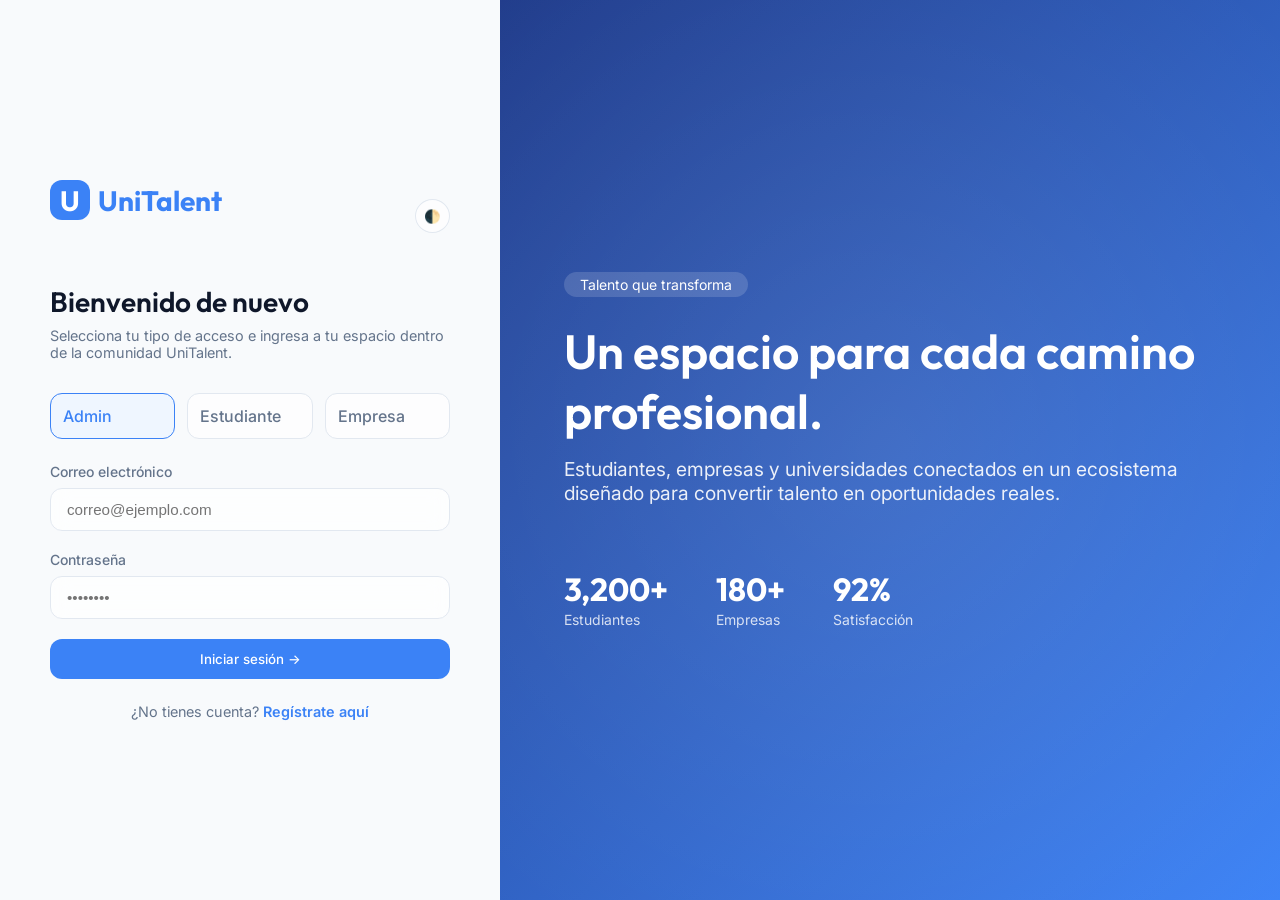
==== src/main/webapp/login.html @ cf7c83b6 "Subir proyecto completo UniTalent" ====
<!DOCTYPE html>
<html lang="es" data-theme="light">
<head>
<meta charset="UTF-8">
<meta name="viewport" content="width=device-width, initial-scale=1.0">
<title>Iniciar sesión | UniTalent</title>
<link rel="stylesheet" href="css/style.css">
</head>
<body>
<div class="auth-wrapper">

  <div class="auth-panel">
    <div class="auth-card">
      <div style="display:flex; justify-content:space-between; align-items:center; margin-bottom: 2rem;">
        <div class="logo"><span class="logo-icon">U</span> UniTalent</div>
        <button class="theme-toggle" title="Cambiar tema">🌓</button>
      </div>
      <h2 style="margin-bottom:0.5rem; font-size:1.75rem;">Bienvenido de nuevo</h2>
      <p style="color:var(--text-muted); margin-bottom:2rem; font-size:0.9rem;">
        Selecciona tu tipo de acceso e ingresa a tu espacio dentro de la comunidad UniTalent.
      </p>

      <div class="role-selector">
        <div class="role-btn active" data-rol="ADMIN">Admin</div>
        <div class="role-btn" data-rol="ESTUDIANTE">Estudiante</div>
        <div class="role-btn" data-rol="EMPRESA">Empresa</div>
      </div>

      <form id="loginForm">
        <div class="field">
          <label>Correo electrónico</label>
          <input type="email" id="correo" required placeholder="correo@ejemplo.com">
        </div>
        <div class="field">
          <label>Contraseña</label>
          <input type="password" id="contrasena" required placeholder="••••••••">
        </div>
        <button type="submit" class="btn btn-primary btn-block">Iniciar sesión →</button>
      </form>

      <p style="text-align:center; margin-top:1.5rem; color:var(--text-muted); font-size:0.9rem;">
        ¿No tienes cuenta? <a href="register.html" style="color:var(--accent-color); font-weight:600;">Regístrate aquí</a>
      </p>
    </div>
  </div>

  <div class="auth-hero">
    <span style="background:rgba(255,255,255,0.15); width:fit-content; padding:0.25rem 1rem; border-radius:9999px; font-size:0.875rem; margin-bottom:1.5rem; display:inline-block;">Talento que transforma</span>
    <h1>Un espacio para cada camino profesional.</h1>
    <p>Estudiantes, empresas y universidades conectados en un ecosistema diseñado para convertir talento en oportunidades reales.</p>
    
    <div style="display:flex; gap:3rem; margin-top:4rem; position:relative; z-index:2;">
      <div><strong style="font-size:2rem; display:block; font-family:'Outfit';">3,200+</strong><span style="font-size:0.875rem; opacity:0.8;">Estudiantes</span></div>
      <div><strong style="font-size:2rem; display:block; font-family:'Outfit';">180+</strong><span style="font-size:0.875rem; opacity:0.8;">Empresas</span></div>
      <div><strong style="font-size:2rem; display:block; font-family:'Outfit';">92%</strong><span style="font-size:0.875rem; opacity:0.8;">Satisfacción</span></div>
    </div>
  </div>

</div>

<script src="js/api.js"></script>
<script src="js/app.js"></script>
<script>
  let rolSeleccionado = 'ADMIN';
  document.querySelectorAll('.role-btn').forEach(btn => {
    btn.addEventListener('click', () => {
      document.querySelectorAll('.role-btn').forEach(b => b.classList.remove('active'));
      btn.classList.add('active');
      rolSeleccionado = btn.dataset.rol;
    });
  });

  document.getElementById('loginForm').addEventListener('submit', async (e) => {
    e.preventDefault();
    const correo = document.getElementById('correo').value.trim();
    const contrasena = document.getElementById('contrasena').value;

    try {
      const data = await Api.post('/UniTalent/api/login', { correo, contrasena });

      if (data.rol !== rolSeleccionado) {
        showToast('Esta cuenta no corresponde al tipo de acceso seleccionado.', 'error');
        return;
      }

      if (data.rol === 'ESTUDIANTE') window.location.href = 'estudiante/dashboard.html';
      else if (data.rol === 'EMPRESA') window.location.href = 'empresa/dashboard.html';
      else window.location.href = 'admin/dashboard.html';

    } catch (err) {
      showToast(err.message, 'error');
    }
  });
</script>
</body>
</html>
---- src/main/webapp/css/style.css ----
@import url('https://fonts.googleapis.com/css2?family=Outfit:wght@300;400;500;600;700&family=Inter:wght@400;500;600&display=swap');

:root {
  /* Light Theme Variables */
  --bg-color: #f8fafc;
  --panel-bg: rgba(255, 255, 255, 0.7);
  --panel-border: rgba(255, 255, 255, 0.5);
  --text-main: #0f172a;
  --text-muted: #64748b;
  --accent-color: #3b82f6;
  --accent-hover: #2563eb;
  --accent-light: #eff6ff;
  --sidebar-bg: #ffffff;
  --sidebar-border: #e2e8f0;
  
  --success: #10b981;
  --success-bg: #d1fae5;
  --danger: #ef4444;
  --danger-bg: #fee2e2;
  --warning: #f59e0b;
  --warning-bg: #fef3c7;

  --shadow-sm: 0 4px 6px -1px rgba(0,0,0,0.05);
  --shadow-md: 0 10px 25px -5px rgba(0,0,0,0.05);
  --radius-lg: 16px;
  --radius-md: 12px;
}

[data-theme="dark"] {
  /* Dark Theme Variables */
  --bg-color: #0f172a;
  --panel-bg: rgba(30, 41, 59, 0.6);
  --panel-border: rgba(255, 255, 255, 0.05);
  --text-main: #f8fafc;
  --text-muted: #94a3b8;
  --accent-color: #60a5fa;
  --accent-hover: #3b82f6;
  --accent-light: rgba(59, 130, 246, 0.15);
  --sidebar-bg: #1e293b;
  --sidebar-border: #334155;

  --success: #34d399;
  --success-bg: rgba(16, 185, 129, 0.15);
  --danger: #f87171;
  --danger-bg: rgba(239, 68, 68, 0.15);
  --warning: #fbbf24;
  --warning-bg: rgba(245, 158, 11, 0.15);
  
  --shadow-sm: 0 4px 6px -1px rgba(0,0,0,0.2);
  --shadow-md: 0 10px 25px -5px rgba(0,0,0,0.3);
}

* {
  box-sizing: border-box;
  margin: 0;
  padding: 0;
  transition: background-color 0.3s, color 0.3s, border-color 0.3s;
}

body {
  font-family: 'Inter', sans-serif;
  background-color: var(--bg-color);
  color: var(--text-main);
  min-height: 100vh;
  background-image: 
    radial-gradient(at 0% 0%, rgba(59, 130, 246, 0.1) 0px, transparent 50%),
    radial-gradient(at 100% 100%, rgba(139, 92, 246, 0.1) 0px, transparent 50%);
  background-attachment: fixed;
}

h1, h2, h3, h4, h5, h6 {
  font-family: 'Outfit', sans-serif;
  font-weight: 600;
  color: var(--text-main);
}

a { text-decoration: none; color: inherit; }
button { font-family: 'Inter', sans-serif; }

/* Auth Layout (Login/Register) */
.auth-wrapper {
  min-height: 100vh;
  display: flex;
}
.auth-hero {
  flex: 1;
  background: linear-gradient(135deg, #1e3a8a, #3b82f6);
  display: flex;
  flex-direction: column;
  justify-content: center;
  padding: 4rem;
  color: white;
  position: relative;
  overflow: hidden;
}
.auth-hero::after {
  content: '';
  position: absolute;
  top: -50%; left: -50%; width: 200%; height: 200%;
  background: radial-gradient(circle, rgba(255,255,255,0.1) 0%, transparent 60%);
  animation: rotate 20s linear infinite;
}
@keyframes rotate { 100% { transform: rotate(360deg); } }

.auth-hero h1 { font-size: 3rem; margin-bottom: 1rem; color: white; position: relative; z-index: 2; }
.auth-hero p { font-size: 1.2rem; opacity: 0.9; position: relative; z-index: 2; }

.auth-panel {
  width: 100%;
  max-width: 500px;
  background: var(--bg-color);
  display: flex;
  align-items: center;
  justify-content: center;
  padding: 2rem;
}
.auth-card { width: 100%; max-width: 400px; }
.logo {
  font-family: 'Outfit', sans-serif;
  font-size: 1.75rem;
  font-weight: 700;
  display: flex;
  align-items: center;
  gap: 0.5rem;
  margin-bottom: 2rem;
  color: var(--accent-color);
}
.logo-icon {
  background: var(--accent-color);
  color: white;
  width: 40px; height: 40px;
  border-radius: var(--radius-md);
  display: flex; align-items: center; justify-content: center;
}

/* Form Elements */
.field { margin-bottom: 1.25rem; }
.field label {
  display: block;
  font-size: 0.875rem;
  font-weight: 500;
  margin-bottom: 0.5rem;
  color: var(--text-muted);
}
.field input, .field select, .field textarea {
  width: 100%;
  padding: 0.75rem 1rem;
  background: var(--panel-bg);
  border: 1px solid var(--sidebar-border);
  border-radius: var(--radius-md);
  color: var(--text-main);
  font-size: 0.95rem;
  outline: none;
  backdrop-filter: blur(10px);
}
.field input:focus, .field select:focus, .field textarea:focus {
  border-color: var(--accent-color);
  box-shadow: 0 0 0 3px var(--accent-light);
}

.role-selector { display: flex; gap: 0.75rem; margin-bottom: 1.5rem; }
.role-btn {
  flex: 1;
  padding: 0.75rem;
  background: var(--panel-bg);
  border: 1px solid var(--sidebar-border);
  border-radius: var(--radius-md);
  color: var(--text-muted);
  cursor: pointer;
  font-weight: 500;
}
.role-btn.active {
  background: var(--accent-light);
  border-color: var(--accent-color);
  color: var(--accent-color);
}

/* Buttons */
.btn {
  display: inline-flex;
  align-items: center;
  justify-content: center;
  gap: 0.5rem;
  padding: 0.75rem 1.5rem;
  border-radius: var(--radius-md);
  border: none;
  font-weight: 500;
  cursor: pointer;
  transition: transform 0.1s, opacity 0.2s;
}
.btn:active { transform: scale(0.98); }
.btn-primary { background: var(--accent-color); color: white; }
.btn-primary:hover { background: var(--accent-hover); }
.btn-outline { background: transparent; border: 1px solid var(--sidebar-border); color: var(--text-main); }
.btn-block { width: 100%; }
.btn-sm { padding: 0.5rem 1rem; font-size: 0.875rem; }

/* Layout App (Dashboard) */
.app-layout { display: flex; min-height: 100vh; }
.sidebar {
  width: 260px;
  background: var(--sidebar-bg);
  border-right: 1px solid var(--sidebar-border);
  display: flex;
  flex-direction: column;
  padding: 1.5rem;
  position: fixed;
  height: 100vh;
  z-index: 40;
}
.main-content {
  flex: 1;
  margin-left: 260px;
  padding: 2rem;
  max-width: 1400px;
}

.nav-menu { display: flex; flex-direction: column; gap: 0.5rem; margin-top: 2rem; }
.nav-item {
  display: flex; align-items: center; gap: 0.75rem;
  padding: 0.875rem 1rem;
  border-radius: var(--radius-md);
  color: var(--text-muted);
  font-weight: 500;
  cursor: pointer;
}
.nav-item:hover { background: var(--panel-bg); color: var(--text-main); }
.nav-item.active { background: var(--accent-light); color: var(--accent-color); }

.sidebar-footer { margin-top: auto; padding-top: 1.5rem; border-top: 1px solid var(--sidebar-border); }
.user-info { display: flex; align-items: center; gap: 0.75rem; margin-bottom: 1rem; }
.avatar {
  width: 36px; height: 36px; border-radius: 50%;
  background: linear-gradient(135deg, var(--accent-color), #8b5cf6);
  color: white; display: flex; align-items: center; justify-content: center;
  font-weight: bold; font-family: 'Outfit';
}

/* Glass Panels & Cards */
.panel {
  background: var(--panel-bg);
  backdrop-filter: blur(12px);
  -webkit-backdrop-filter: blur(12px);
  border: 1px solid var(--panel-border);
  border-radius: var(--radius-lg);
  padding: 1.5rem;
  box-shadow: var(--shadow-md);
  margin-bottom: 1.5rem;
}

.page-header {
  display: flex; justify-content: space-between; align-items: center;
  margin-bottom: 2rem; flex-wrap: wrap; gap: 1rem;
}
.page-header h1 { font-size: 1.875rem; }

.stats-grid {
  display: grid;
  grid-template-columns: repeat(auto-fit, minmax(220px, 1fr));
  gap: 1.5rem;
  margin-bottom: 2rem;
}
.stat-card {
  background: var(--panel-bg);
  backdrop-filter: blur(12px);
  border: 1px solid var(--panel-border);
  border-radius: var(--radius-lg);
  padding: 1.5rem;
  box-shadow: var(--shadow-sm);
  display: flex; flex-direction: column; gap: 0.5rem;
}
.stat-card .value { font-size: 2rem; font-family: 'Outfit'; font-weight: 700; color: var(--text-main); }
.stat-card .label { color: var(--text-muted); font-size: 0.875rem; font-weight: 500; }

/* Tables */
.table-responsive { overflow-x: auto; }
table { width: 100%; border-collapse: collapse; }
th, td { padding: 1rem; text-align: left; border-bottom: 1px solid var(--sidebar-border); }
th { color: var(--text-muted); font-weight: 500; font-size: 0.875rem; text-transform: uppercase; letter-spacing: 0.05em; }
tbody tr:hover { background: rgba(0,0,0,0.02); }
[data-theme="dark"] tbody tr:hover { background: rgba(255,255,255,0.02); }

/* Badges */
.badge {
  padding: 0.25rem 0.75rem;
  border-radius: 9999px;
  font-size: 0.75rem;
  font-weight: 600;
  display: inline-flex;
  align-items: center;
  gap: 0.375rem;
}
.badge::before { content: ''; width: 6px; height: 6px; border-radius: 50%; }
.badge.activa::before, .badge.aceptada::before { background: var(--success); }
.badge.activa, .badge.aceptada { background: var(--success-bg); color: var(--success); }
.badge.cerrada::before, .badge.rechazada::before { background: var(--danger); }
.badge.cerrada, .badge.rechazada { background: var(--danger-bg); color: var(--danger); }
.badge.enviada::before { background: var(--accent-color); }
.badge.enviada { background: var(--accent-light); color: var(--accent-color); }
.badge.proceso::before { background: var(--warning); }
.badge.proceso { background: var(--warning-bg); color: var(--warning); }

/* Job Cards */
.job-grid { display: grid; grid-template-columns: repeat(auto-fill, minmax(320px, 1fr)); gap: 1.5rem; }
.job-card {
  background: var(--panel-bg);
  backdrop-filter: blur(12px);
  border: 1px solid var(--panel-border);
  border-radius: var(--radius-lg);
  padding: 1.5rem;
  box-shadow: var(--shadow-sm);
  display: flex; flex-direction: column;
}
.job-card h3 { font-size: 1.25rem; margin-bottom: 0.25rem; }
.job-card .company { color: var(--accent-color); font-weight: 500; font-size: 0.875rem; margin-bottom: 1rem; }
.job-card .desc { color: var(--text-muted); font-size: 0.875rem; line-height: 1.5; margin-bottom: 1.5rem; flex: 1; }
.job-card .tags { display: flex; flex-wrap: wrap; gap: 0.5rem; margin-bottom: 1.5rem; }
.job-card .tag { background: var(--sidebar-border); padding: 0.25rem 0.75rem; border-radius: var(--radius-md); font-size: 0.75rem; }
.job-card .actions { display: flex; gap: 0.5rem; margin-top: auto; border-top: 1px solid var(--sidebar-border); padding-top: 1rem; }

/* Modals */
.modal-overlay {
  position: fixed; inset: 0; background: rgba(0,0,0,0.5); backdrop-filter: blur(4px);
  display: none; align-items: center; justify-content: center; z-index: 100;
  opacity: 0; transition: opacity 0.3s;
}
.modal-overlay.open { display: flex; opacity: 1; }
.modal-box {
  background: var(--bg-color); border-radius: var(--radius-lg); padding: 2rem;
  width: 100%; max-width: 500px; box-shadow: var(--shadow-md);
  transform: translateY(20px); transition: transform 0.3s;
}
.modal-overlay.open .modal-box { transform: translateY(0); }
.modal-header { display: flex; justify-content: space-between; align-items: center; margin-bottom: 1.5rem; }
.modal-close { background: none; border: none; font-size: 1.5rem; color: var(--text-muted); cursor: pointer; }

/* Toast Notifications */
.toast-container { position: fixed; bottom: 2rem; right: 2rem; z-index: 1000; display: flex; flex-direction: column; gap: 0.75rem; }
.toast {
  background: var(--panel-bg); backdrop-filter: blur(12px); border: 1px solid var(--panel-border);
  padding: 1rem 1.25rem; border-radius: var(--radius-md); box-shadow: var(--shadow-md);
  display: flex; align-items: center; gap: 0.75rem; transform: translateX(120%); transition: transform 0.3s;
}
.toast.show { transform: translateX(0); }
.toast.success { border-left: 4px solid var(--success); }
.toast.error { border-left: 4px solid var(--danger); }

/* Topbar for mobile */
.mobile-topbar { display: none; padding: 1rem; background: var(--sidebar-bg); border-bottom: 1px solid var(--sidebar-border); align-items: center; justify-content: space-between; }
.menu-toggle { background: none; border: none; font-size: 1.5rem; color: var(--text-main); cursor: pointer; }

.theme-toggle {
  background: var(--panel-bg); border: 1px solid var(--sidebar-border);
  color: var(--text-main); padding: 0.5rem; border-radius: 50%;
  cursor: pointer; display: flex; align-items: center; justify-content: center;
}

@media (max-width: 992px) {
  .sidebar { transform: translateX(-100%); transition: transform 0.3s; }
  .sidebar.open { transform: translateX(0); }
  .main-content { margin-left: 0; }
  .mobile-topbar { display: flex; }
  .auth-hero { display: none; }
}

.chart-container { position: relative; height: 300px; width: 100%; margin-top: 1.5rem; }
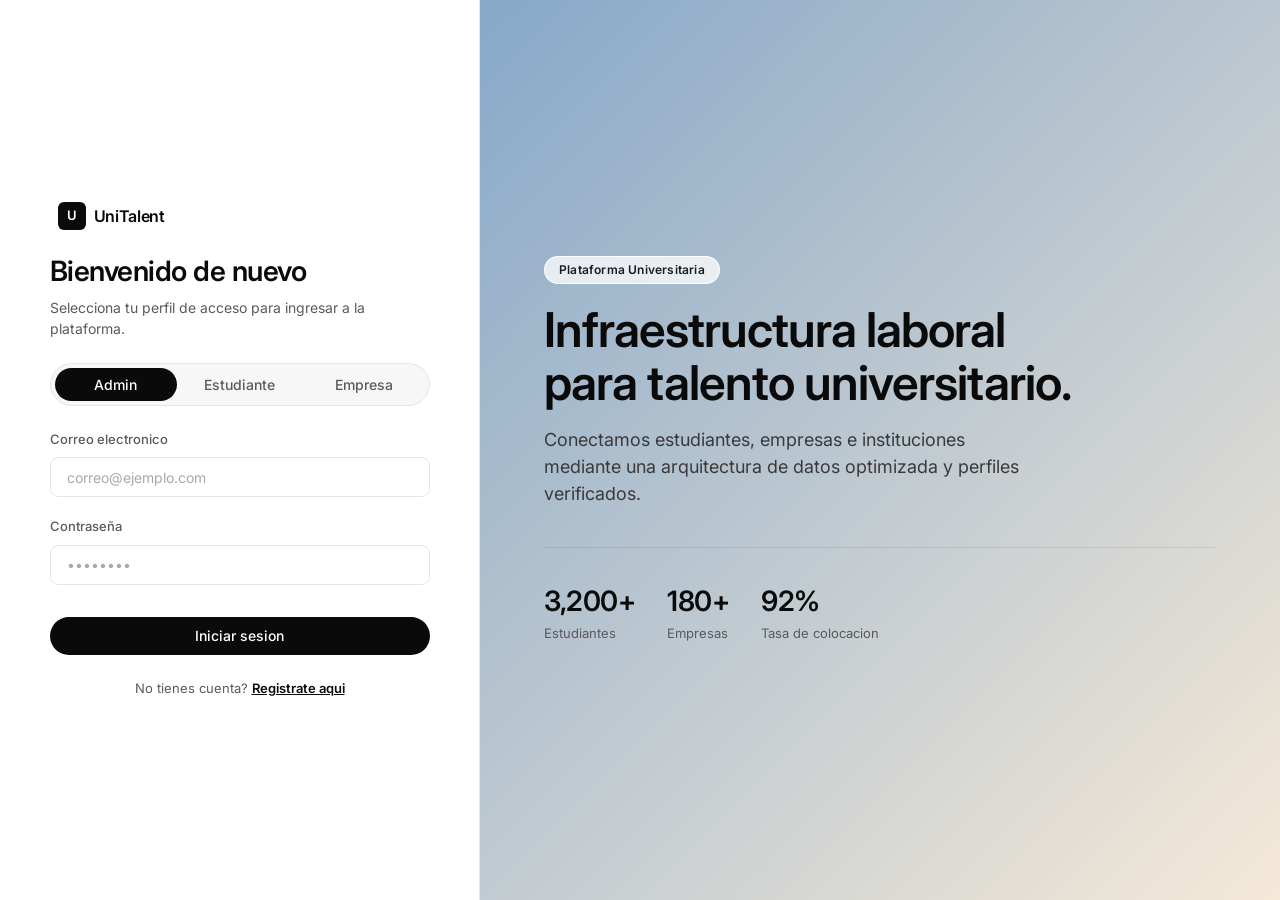
==== commit 8b421620: "Mejora de Estilo" ====
--- a/src/main/webapp/login.html
+++ b/src/main/webapp/login.html
@@ -1,96 +1,113 @@
 <!DOCTYPE html>
-<html lang="es" data-theme="light">
+<html lang="es">
+
 <head>
-<meta charset="UTF-8">
-<meta name="viewport" content="width=device-width, initial-scale=1.0">
-<title>Iniciar sesión | UniTalent</title>
-<link rel="stylesheet" href="css/style.css">
+  <meta charset="UTF-8">
+  <meta name="viewport" content="width=device-width, initial-scale=1.0">
+  <title>Iniciar sesion | UniTalent</title>
+  <link rel="stylesheet" href="css/style.css">
 </head>
+
 <body>
-<div class="auth-wrapper">
+  <div class="auth-wrapper">
 
-  <div class="auth-panel">
-    <div class="auth-card">
-      <div style="display:flex; justify-content:space-between; align-items:center; margin-bottom: 2rem;">
-        <div class="logo"><span class="logo-icon">U</span> UniTalent</div>
-        <button class="theme-toggle" title="Cambiar tema">🌓</button>
+    <div class="auth-panel">
+      <div class="auth-card">
+        <div class="logo">
+          <span class="logo-icon">U</span>
+          <span>UniTalent</span>
+        </div>
+
+        <h2 style="margin-bottom: var(--spacing-xs); font-size: var(--text-heading-3);">Bienvenido de nuevo</h2>
+        <p style="color: var(--color-steel); margin-bottom: var(--spacing-xl); font-size: var(--text-body-sm);">
+          Selecciona tu perfil de acceso para ingresar a la plataforma.
+        </p>
+
+        <div class="role-selector">
+          <button type="button" class="role-btn active" data-rol="ADMIN">Admin</button>
+          <button type="button" class="role-btn" data-rol="ESTUDIANTE">Estudiante</button>
+          <button type="button" class="role-btn" data-rol="EMPRESA">Empresa</button>
+        </div>
+
+        <form id="loginForm">
+          <div class="field">
+            <label for="correo">Correo electronico</label>
+            <input type="email" id="correo" required placeholder="correo@ejemplo.com">
+          </div>
+          <div class="field">
+            <label for="contrasena">Contraseña</label>
+            <input type="password" id="contrasena" required placeholder="••••••••">
+          </div>
+          <button type="submit" class="btn btn-primary btn-block" style="margin-top: var(--spacing-sm);">Iniciar
+            sesion</button>
+        </form>
+
+        <p
+          style="text-align: center; margin-top: var(--spacing-xl); color: var(--color-steel); font-size: var(--text-caption);">
+          No tienes cuenta? <a href="register.html"
+            style="color: var(--color-ink); font-weight: 600; text-decoration: underline;">Registrate aqui</a>
+        </p>
       </div>
-      <h2 style="margin-bottom:0.5rem; font-size:1.75rem;">Bienvenido de nuevo</h2>
-      <p style="color:var(--text-muted); margin-bottom:2rem; font-size:0.9rem;">
-        Selecciona tu tipo de acceso e ingresa a tu espacio dentro de la comunidad UniTalent.
-      </p>
+    </div>
 
-      <div class="role-selector">
-        <div class="role-btn active" data-rol="ADMIN">Admin</div>
-        <div class="role-btn" data-rol="ESTUDIANTE">Estudiante</div>
-        <div class="role-btn" data-rol="EMPRESA">Empresa</div>
+    <div class="auth-hero">
+      <span class="auth-hero-tag">Plataforma Universitaria</span>
+      <h1>Infraestructura laboral para talento universitario.</h1>
+      <p>Conectamos estudiantes, empresas e instituciones mediante una arquitectura de datos optimizada y perfiles
+        verificados.</p>
+
+      <div class="auth-stat-box">
+        <div>
+          <span class="auth-stat-num">3,200+</span>
+          <span class="auth-stat-lbl">Estudiantes</span>
+        </div>
+        <div>
+          <span class="auth-stat-num">180+</span>
+          <span class="auth-stat-lbl">Empresas</span>
+        </div>
+        <div>
+          <span class="auth-stat-num">92%</span>
+          <span class="auth-stat-lbl">Tasa de colocacion</span>
+        </div>
       </div>
+    </div>
 
-      <form id="loginForm">
-        <div class="field">
-          <label>Correo electrónico</label>
-          <input type="email" id="correo" required placeholder="correo@ejemplo.com">
-        </div>
-        <div class="field">
-          <label>Contraseña</label>
-          <input type="password" id="contrasena" required placeholder="••••••••">
-        </div>
-        <button type="submit" class="btn btn-primary btn-block">Iniciar sesión →</button>
-      </form>
-
-      <p style="text-align:center; margin-top:1.5rem; color:var(--text-muted); font-size:0.9rem;">
-        ¿No tienes cuenta? <a href="register.html" style="color:var(--accent-color); font-weight:600;">Regístrate aquí</a>
-      </p>
-    </div>
   </div>
 
-  <div class="auth-hero">
-    <span style="background:rgba(255,255,255,0.15); width:fit-content; padding:0.25rem 1rem; border-radius:9999px; font-size:0.875rem; margin-bottom:1.5rem; display:inline-block;">Talento que transforma</span>
-    <h1>Un espacio para cada camino profesional.</h1>
-    <p>Estudiantes, empresas y universidades conectados en un ecosistema diseñado para convertir talento en oportunidades reales.</p>
-    
-    <div style="display:flex; gap:3rem; margin-top:4rem; position:relative; z-index:2;">
-      <div><strong style="font-size:2rem; display:block; font-family:'Outfit';">3,200+</strong><span style="font-size:0.875rem; opacity:0.8;">Estudiantes</span></div>
-      <div><strong style="font-size:2rem; display:block; font-family:'Outfit';">180+</strong><span style="font-size:0.875rem; opacity:0.8;">Empresas</span></div>
-      <div><strong style="font-size:2rem; display:block; font-family:'Outfit';">92%</strong><span style="font-size:0.875rem; opacity:0.8;">Satisfacción</span></div>
-    </div>
-  </div>
+  <script src="js/api.js"></script>
+  <script src="js/app.js"></script>
+  <script>
+    let rolSeleccionado = 'ADMIN';
+    document.querySelectorAll('.role-btn').forEach(btn => {
+      btn.addEventListener('click', () => {
+        document.querySelectorAll('.role-btn').forEach(b => b.classList.remove('active'));
+        btn.classList.add('active');
+        rolSeleccionado = btn.dataset.rol;
+      });
+    });
 
-</div>
+    document.getElementById('loginForm').addEventListener('submit', async (e) => {
+      e.preventDefault();
+      const correo = document.getElementById('correo').value.trim();
+      const contrasena = document.getElementById('contrasena').value;
 
-<script src="js/api.js"></script>
-<script src="js/app.js"></script>
-<script>
-  let rolSeleccionado = 'ADMIN';
-  document.querySelectorAll('.role-btn').forEach(btn => {
-    btn.addEventListener('click', () => {
-      document.querySelectorAll('.role-btn').forEach(b => b.classList.remove('active'));
-      btn.classList.add('active');
-      rolSeleccionado = btn.dataset.rol;
+      try {
+        const data = await Api.post('/UniTalent/api/login', { correo, contrasena });
+
+        if (data.rol !== rolSeleccionado) {
+          showToast('Esta cuenta no corresponde al tipo de acceso seleccionado.', 'error');
+          return;
+        }
+
+        if (data.rol === 'ESTUDIANTE') window.location.href = 'estudiante/dashboard.html';
+        else if (data.rol === 'EMPRESA') window.location.href = 'empresa/dashboard.html';
+        else window.location.href = 'admin/dashboard.html';
+
+      } catch (err) {
+        showToast(err.message, 'error');
+      }
     });
-  });
+  </script>
+</body>
 
-  document.getElementById('loginForm').addEventListener('submit', async (e) => {
-    e.preventDefault();
-    const correo = document.getElementById('correo').value.trim();
-    const contrasena = document.getElementById('contrasena').value;
-
-    try {
-      const data = await Api.post('/UniTalent/api/login', { correo, contrasena });
-
-      if (data.rol !== rolSeleccionado) {
-        showToast('Esta cuenta no corresponde al tipo de acceso seleccionado.', 'error');
-        return;
-      }
-
-      if (data.rol === 'ESTUDIANTE') window.location.href = 'estudiante/dashboard.html';
-      else if (data.rol === 'EMPRESA') window.location.href = 'empresa/dashboard.html';
-      else window.location.href = 'admin/dashboard.html';
-
-    } catch (err) {
-      showToast(err.message, 'error');
-    }
-  });
-</script>
-</body>
-</html>
+</html>
--- a/src/main/webapp/css/style.css
+++ b/src/main/webapp/css/style.css
@@ -1,366 +1,983 @@
-@import url('https://fonts.googleapis.com/css2?family=Outfit:wght@300;400;500;600;700&family=Inter:wght@400;500;600&display=swap');
+@import url('https://fonts.googleapis.com/css2?family=Inter:wght@400;500;600&family=Geist+Mono:wght@400;500&display=swap');
 
 :root {
-  /* Light Theme Variables */
-  --bg-color: #f8fafc;
-  --panel-bg: rgba(255, 255, 255, 0.7);
-  --panel-border: rgba(255, 255, 255, 0.5);
-  --text-main: #0f172a;
-  --text-muted: #64748b;
-  --accent-color: #3b82f6;
-  --accent-hover: #2563eb;
-  --accent-light: #eff6ff;
-  --sidebar-bg: #ffffff;
-  --sidebar-border: #e2e8f0;
-  
-  --success: #10b981;
-  --success-bg: #d1fae5;
-  --danger: #ef4444;
-  --danger-bg: #fee2e2;
-  --warning: #f59e0b;
-  --warning-bg: #fef3c7;
-
-  --shadow-sm: 0 4px 6px -1px rgba(0,0,0,0.05);
-  --shadow-md: 0 10px 25px -5px rgba(0,0,0,0.05);
-  --radius-lg: 16px;
-  --radius-md: 12px;
-}
-
-[data-theme="dark"] {
-  /* Dark Theme Variables */
-  --bg-color: #0f172a;
-  --panel-bg: rgba(30, 41, 59, 0.6);
-  --panel-border: rgba(255, 255, 255, 0.05);
-  --text-main: #f8fafc;
-  --text-muted: #94a3b8;
-  --accent-color: #60a5fa;
-  --accent-hover: #3b82f6;
-  --accent-light: rgba(59, 130, 246, 0.15);
-  --sidebar-bg: #1e293b;
-  --sidebar-border: #334155;
-
-  --success: #34d399;
-  --success-bg: rgba(16, 185, 129, 0.15);
-  --danger: #f87171;
-  --danger-bg: rgba(239, 68, 68, 0.15);
-  --warning: #fbbf24;
-  --warning-bg: rgba(245, 158, 11, 0.15);
-  
-  --shadow-sm: 0 4px 6px -1px rgba(0,0,0,0.2);
-  --shadow-md: 0 10px 25px -5px rgba(0,0,0,0.3);
-}
-
+  /* Mintlify Design System - Color Tokens */
+  --color-primary: #0a0a0a;
+  --color-on-primary: #ffffff;
+  --color-brand-green: #00d4a4;
+  --color-brand-green-deep: #00b48a;
+  --color-brand-green-soft: #7cebcb;
+  --color-brand-tag: #3772cf;
+  --color-brand-warn: #c37d0d;
+  --color-brand-annotate: #1ba673;
+  --color-brand-error: #d45656;
+  --color-brand-cursor: #888888;
+  --color-hero-sky-from: #87a8c8;
+  --color-hero-sky-to: #f5e9d8;
+  --color-hero-dark-from: #1a3d4a;
+  --color-hero-dark-to: #2d5a4f;
+  --color-testimonial-orange: #f55a3c;
+  --color-testimonial-orange-deep: #cc3a1f;
+  --color-canvas: #ffffff;
+  --color-canvas-dark: #0a0a0a;
+  --color-surface: #f7f7f7;
+  --color-surface-soft: #fafafa;
+  --color-surface-code: #1c1c1e;
+  --color-hairline: #e5e5e5;
+  --color-hairline-soft: #ededed;
+  --color-hairline-dark: #1f1f1f;
+  --color-ink: #0a0a0a;
+  --color-charcoal: #1c1c1e;
+  --color-slate: #3a3a3c;
+  --color-steel: #5a5a5c;
+  --color-stone: #888888;
+  --color-muted: #a8a8aa;
+  --color-on-dark: #ffffff;
+  --color-on-dark-muted: #b3b3b3;
+
+  /* Typography Families */
+  --font-primary: 'Inter', system-ui, -apple-system, BlinkMacSystemFont, sans-serif;
+  --font-family-2: 'Geist Mono', ui-monospace, SFMono-Regular, Menlo, Monaco, Consolas, monospace;
+
+  /* Type Scale Tokens */
+  --text-hero-display: 72px;
+  --text-display-lg: 56px;
+  --text-heading-1: 48px;
+  --text-heading-2: 36px;
+  --text-heading-3: 28px;
+  --text-heading-4: 22px;
+  --text-heading-5: 18px;
+  --text-subtitle: 18px;
+  --text-body-md: 16px;
+  --text-body-md-medium: 16px;
+  --text-body-sm: 14px;
+  --text-body-sm-medium: 14px;
+  --text-caption: 13px;
+  --text-caption-bold: 13px;
+  --text-micro: 12px;
+  --text-micro-uppercase: 11px;
+  --text-button-md: 14px;
+  --text-code-md: 14px;
+  --text-code-sm: 13px;
+  --text-code-inline: 13px;
+
+  /* Spacing Scale */
+  --spacing-xxs: 4px;
+  --spacing-xs: 8px;
+  --spacing-sm: 12px;
+  --spacing-md: 16px;
+  --spacing-lg: 20px;
+  --spacing-xl: 24px;
+  --spacing-xxl: 32px;
+  --spacing-xxxl: 40px;
+  --spacing-section-sm: 48px;
+  --spacing-section: 64px;
+  --spacing-section-lg: 96px;
+  --spacing-hero: 120px;
+
+  /* Border Radius Tokens */
+  --radius-xs: 4px;
+  --radius-sm: 6px;
+  --radius-md: 8px;
+  --radius-lg: 12px;
+  --radius-xl: 16px;
+  --radius-xxl: 24px;
+  --radius-full: 9999px;
+
+  /* Legacy aliases mapped directly to Mintlify tokens */
+  --bg-color: var(--color-surface);
+  --panel-bg: var(--color-canvas);
+  --panel-border: var(--color-hairline);
+  --text-main: var(--color-ink);
+  --text-muted: var(--color-steel);
+  --accent-color: var(--color-brand-green);
+  --accent-hover: var(--color-brand-green-deep);
+  --accent-light: rgba(0, 212, 164, 0.12);
+  --sidebar-bg: var(--color-canvas);
+  --sidebar-border: var(--color-hairline);
+  --success: var(--color-brand-green);
+  --success-bg: rgba(0, 212, 164, 0.15);
+  --danger: var(--color-brand-error);
+  --danger-bg: rgba(212, 86, 86, 0.12);
+  --warning: var(--color-brand-warn);
+  --warning-bg: rgba(195, 125, 13, 0.12);
+}
+
+/* Base Reset */
 * {
   box-sizing: border-box;
   margin: 0;
   padding: 0;
-  transition: background-color 0.3s, color 0.3s, border-color 0.3s;
 }
 
 body {
-  font-family: 'Inter', sans-serif;
-  background-color: var(--bg-color);
-  color: var(--text-main);
+  font-family: var(--font-primary);
+  background-color: var(--color-surface);
+  color: var(--color-ink);
   min-height: 100vh;
-  background-image: 
-    radial-gradient(at 0% 0%, rgba(59, 130, 246, 0.1) 0px, transparent 50%),
-    radial-gradient(at 100% 100%, rgba(139, 92, 246, 0.1) 0px, transparent 50%);
-  background-attachment: fixed;
+  font-size: var(--text-body-sm);
+  line-height: 1.5;
+  -webkit-font-smoothing: antialiased;
+  -moz-osx-font-smoothing: grayscale;
 }
 
 h1, h2, h3, h4, h5, h6 {
-  font-family: 'Outfit', sans-serif;
-  font-weight: 600;
-  color: var(--text-main);
-}
-
-a { text-decoration: none; color: inherit; }
-button { font-family: 'Inter', sans-serif; }
-
-/* Auth Layout (Login/Register) */
-.auth-wrapper {
+  font-family: var(--font-primary);
+  color: var(--color-ink);
+  font-weight: 600;
+  letter-spacing: -0.5px;
+}
+
+h1 { font-size: var(--text-heading-2); line-height: 1.2; }
+h2 { font-size: var(--text-heading-3); line-height: 1.25; }
+h3 { font-size: var(--text-heading-4); line-height: 1.3; }
+h4 { font-size: var(--text-heading-5); line-height: 1.4; }
+
+a {
+  text-decoration: none;
+  color: inherit;
+  transition: color 0.15s ease;
+}
+
+button, input, select, textarea {
+  font-family: var(--font-primary);
+}
+
+/* Layout App (Mintlify 3-Column Developer Anchor) */
+.app-layout {
+  display: flex;
   min-height: 100vh;
-  display: flex;
-}
-.auth-hero {
-  flex: 1;
-  background: linear-gradient(135deg, #1e3a8a, #3b82f6);
-  display: flex;
-  flex-direction: column;
-  justify-content: center;
-  padding: 4rem;
-  color: white;
-  position: relative;
-  overflow: hidden;
-}
-.auth-hero::after {
-  content: '';
-  position: absolute;
-  top: -50%; left: -50%; width: 200%; height: 200%;
-  background: radial-gradient(circle, rgba(255,255,255,0.1) 0%, transparent 60%);
-  animation: rotate 20s linear infinite;
-}
-@keyframes rotate { 100% { transform: rotate(360deg); } }
-
-.auth-hero h1 { font-size: 3rem; margin-bottom: 1rem; color: white; position: relative; z-index: 2; }
-.auth-hero p { font-size: 1.2rem; opacity: 0.9; position: relative; z-index: 2; }
-
-.auth-panel {
-  width: 100%;
-  max-width: 500px;
-  background: var(--bg-color);
-  display: flex;
-  align-items: center;
-  justify-content: center;
-  padding: 2rem;
-}
-.auth-card { width: 100%; max-width: 400px; }
-.logo {
-  font-family: 'Outfit', sans-serif;
-  font-size: 1.75rem;
-  font-weight: 700;
-  display: flex;
-  align-items: center;
-  gap: 0.5rem;
-  margin-bottom: 2rem;
-  color: var(--accent-color);
-}
-.logo-icon {
-  background: var(--accent-color);
-  color: white;
-  width: 40px; height: 40px;
-  border-radius: var(--radius-md);
-  display: flex; align-items: center; justify-content: center;
-}
-
-/* Form Elements */
-.field { margin-bottom: 1.25rem; }
-.field label {
-  display: block;
-  font-size: 0.875rem;
-  font-weight: 500;
-  margin-bottom: 0.5rem;
-  color: var(--text-muted);
-}
-.field input, .field select, .field textarea {
-  width: 100%;
-  padding: 0.75rem 1rem;
-  background: var(--panel-bg);
-  border: 1px solid var(--sidebar-border);
-  border-radius: var(--radius-md);
-  color: var(--text-main);
-  font-size: 0.95rem;
-  outline: none;
-  backdrop-filter: blur(10px);
-}
-.field input:focus, .field select:focus, .field textarea:focus {
-  border-color: var(--accent-color);
-  box-shadow: 0 0 0 3px var(--accent-light);
-}
-
-.role-selector { display: flex; gap: 0.75rem; margin-bottom: 1.5rem; }
-.role-btn {
-  flex: 1;
-  padding: 0.75rem;
-  background: var(--panel-bg);
-  border: 1px solid var(--sidebar-border);
-  border-radius: var(--radius-md);
-  color: var(--text-muted);
-  cursor: pointer;
-  font-weight: 500;
-}
-.role-btn.active {
-  background: var(--accent-light);
-  border-color: var(--accent-color);
-  color: var(--accent-color);
-}
-
-/* Buttons */
-.btn {
-  display: inline-flex;
-  align-items: center;
-  justify-content: center;
-  gap: 0.5rem;
-  padding: 0.75rem 1.5rem;
-  border-radius: var(--radius-md);
-  border: none;
-  font-weight: 500;
-  cursor: pointer;
-  transition: transform 0.1s, opacity 0.2s;
-}
-.btn:active { transform: scale(0.98); }
-.btn-primary { background: var(--accent-color); color: white; }
-.btn-primary:hover { background: var(--accent-hover); }
-.btn-outline { background: transparent; border: 1px solid var(--sidebar-border); color: var(--text-main); }
-.btn-block { width: 100%; }
-.btn-sm { padding: 0.5rem 1rem; font-size: 0.875rem; }
-
-/* Layout App (Dashboard) */
-.app-layout { display: flex; min-height: 100vh; }
+  background-color: var(--color-surface);
+}
+
 .sidebar {
   width: 260px;
-  background: var(--sidebar-bg);
-  border-right: 1px solid var(--sidebar-border);
+  background-color: var(--color-canvas);
+  border-right: 1px solid var(--color-hairline);
   display: flex;
   flex-direction: column;
-  padding: 1.5rem;
+  padding: var(--spacing-lg) var(--spacing-md);
   position: fixed;
+  top: 0;
+  bottom: 0;
+  left: 0;
   height: 100vh;
   z-index: 40;
 }
+
 .main-content {
   flex: 1;
   margin-left: 260px;
-  padding: 2rem;
-  max-width: 1400px;
-}
-
-.nav-menu { display: flex; flex-direction: column; gap: 0.5rem; margin-top: 2rem; }
+  padding: var(--spacing-xxl) var(--spacing-xxxl);
+  max-width: 1240px;
+  width: calc(100% - 260px);
+}
+
+/* Brand Logo */
+.logo {
+  font-family: var(--font-primary);
+  font-size: 16px;
+  font-weight: 600;
+  letter-spacing: -0.3px;
+  display: flex;
+  align-items: center;
+  gap: var(--spacing-xs);
+  color: var(--color-ink);
+  padding: 0 var(--spacing-xs);
+  margin-bottom: var(--spacing-xl);
+}
+
+.logo-icon {
+  background-color: var(--color-primary);
+  color: var(--color-on-primary);
+  width: 28px;
+  height: 28px;
+  border-radius: var(--radius-sm);
+  display: flex;
+  align-items: center;
+  justify-content: center;
+  font-size: 13px;
+  font-weight: 600;
+}
+
+/* Sidebar Navigation Items */
+.nav-menu {
+  display: flex;
+  flex-direction: column;
+  gap: 2px;
+}
+
+.sidebar-section-header {
+  color: var(--color-steel);
+  font-size: var(--text-micro-uppercase);
+  text-transform: uppercase;
+  letter-spacing: 0.5px;
+  font-weight: 600;
+  padding: var(--spacing-md) var(--spacing-sm) var(--spacing-xs);
+}
+
 .nav-item {
-  display: flex; align-items: center; gap: 0.75rem;
-  padding: 0.875rem 1rem;
-  border-radius: var(--radius-md);
-  color: var(--text-muted);
+  display: flex;
+  align-items: center;
+  gap: var(--spacing-sm);
+  padding: var(--spacing-xs) var(--spacing-md);
+  border-radius: var(--radius-sm);
+  color: var(--color-steel);
+  font-size: var(--text-body-sm);
+  font-weight: 400;
+  cursor: pointer;
+  transition: all 0.15s ease;
+  user-select: none;
+}
+
+.nav-item svg {
+  width: 16px;
+  height: 16px;
+  stroke: currentColor;
+  stroke-width: 1.75;
+  fill: none;
+  flex-shrink: 0;
+}
+
+.nav-item:hover {
+  background-color: var(--color-surface);
+  color: var(--color-ink);
+}
+
+.nav-item.active {
+  background-color: var(--color-surface);
+  color: var(--color-ink);
   font-weight: 500;
-  cursor: pointer;
-}
-.nav-item:hover { background: var(--panel-bg); color: var(--text-main); }
-.nav-item.active { background: var(--accent-light); color: var(--accent-color); }
-
-.sidebar-footer { margin-top: auto; padding-top: 1.5rem; border-top: 1px solid var(--sidebar-border); }
-.user-info { display: flex; align-items: center; gap: 0.75rem; margin-bottom: 1rem; }
+  border-left: 2px solid var(--color-brand-green);
+  border-radius: 0 var(--radius-sm) var(--radius-sm) 0;
+}
+
+.sidebar-footer {
+  margin-top: auto;
+  padding-top: var(--spacing-md);
+  border-top: 1px solid var(--color-hairline);
+  display: flex;
+  flex-direction: column;
+  gap: var(--spacing-sm);
+}
+
+.user-info {
+  display: flex;
+  align-items: center;
+  gap: var(--spacing-sm);
+  padding: 0 var(--spacing-xs);
+  margin-bottom: var(--spacing-xs);
+}
+
 .avatar {
-  width: 36px; height: 36px; border-radius: 50%;
-  background: linear-gradient(135deg, var(--accent-color), #8b5cf6);
-  color: white; display: flex; align-items: center; justify-content: center;
-  font-weight: bold; font-family: 'Outfit';
-}
-
-/* Glass Panels & Cards */
-.panel {
-  background: var(--panel-bg);
-  backdrop-filter: blur(12px);
-  -webkit-backdrop-filter: blur(12px);
-  border: 1px solid var(--panel-border);
+  width: 32px;
+  height: 32px;
+  border-radius: var(--radius-full);
+  background-color: var(--color-surface);
+  border: 1px solid var(--color-hairline);
+  color: var(--color-ink);
+  display: flex;
+  align-items: center;
+  justify-content: center;
+  font-weight: 600;
+  font-size: var(--text-caption-bold);
+}
+
+/* Page Header */
+.page-header {
+  display: flex;
+  justify-content: space-between;
+  align-items: flex-start;
+  margin-bottom: var(--spacing-xxl);
+  flex-wrap: wrap;
+  gap: var(--spacing-md);
+}
+
+.page-header h1 {
+  font-size: var(--text-heading-3);
+  font-weight: 600;
+  color: var(--color-ink);
+  letter-spacing: -0.5px;
+}
+
+.page-header p {
+  color: var(--color-steel);
+  font-size: var(--text-body-sm);
+  margin-top: var(--spacing-xxs);
+}
+
+/* Cards and Panels */
+.panel, .card-base {
+  background-color: var(--color-canvas);
+  border: 1px solid var(--color-hairline);
   border-radius: var(--radius-lg);
-  padding: 1.5rem;
-  box-shadow: var(--shadow-md);
-  margin-bottom: 1.5rem;
-}
-
-.page-header {
-  display: flex; justify-content: space-between; align-items: center;
-  margin-bottom: 2rem; flex-wrap: wrap; gap: 1rem;
-}
-.page-header h1 { font-size: 1.875rem; }
-
+  padding: var(--spacing-xl);
+  margin-bottom: var(--spacing-xl);
+}
+
+.card-feature {
+  background-color: var(--color-surface);
+  border-radius: var(--radius-lg);
+  padding: var(--spacing-xxl);
+  border: 1px solid var(--color-hairline-soft);
+}
+
+/* Stat Cards */
 .stats-grid {
   display: grid;
   grid-template-columns: repeat(auto-fit, minmax(220px, 1fr));
-  gap: 1.5rem;
-  margin-bottom: 2rem;
-}
+  gap: var(--spacing-md);
+  margin-bottom: var(--spacing-xxl);
+}
+
 .stat-card {
-  background: var(--panel-bg);
-  backdrop-filter: blur(12px);
-  border: 1px solid var(--panel-border);
+  background-color: var(--color-canvas);
+  border: 1px solid var(--color-hairline);
   border-radius: var(--radius-lg);
-  padding: 1.5rem;
-  box-shadow: var(--shadow-sm);
-  display: flex; flex-direction: column; gap: 0.5rem;
-}
-.stat-card .value { font-size: 2rem; font-family: 'Outfit'; font-weight: 700; color: var(--text-main); }
-.stat-card .label { color: var(--text-muted); font-size: 0.875rem; font-weight: 500; }
-
-/* Tables */
-.table-responsive { overflow-x: auto; }
-table { width: 100%; border-collapse: collapse; }
-th, td { padding: 1rem; text-align: left; border-bottom: 1px solid var(--sidebar-border); }
-th { color: var(--text-muted); font-weight: 500; font-size: 0.875rem; text-transform: uppercase; letter-spacing: 0.05em; }
-tbody tr:hover { background: rgba(0,0,0,0.02); }
-[data-theme="dark"] tbody tr:hover { background: rgba(255,255,255,0.02); }
+  padding: var(--spacing-lg) var(--spacing-xl);
+  display: flex;
+  flex-direction: column;
+  gap: var(--spacing-xxs);
+  transition: border-color 0.15s ease;
+}
+
+.stat-card:hover {
+  border-color: var(--color-stone);
+}
+
+.stat-card .label {
+  color: var(--color-steel);
+  font-size: var(--text-caption);
+  font-weight: 500;
+}
+
+.stat-card .value {
+  font-size: var(--text-heading-3);
+  font-weight: 600;
+  color: var(--color-ink);
+  letter-spacing: -0.5px;
+  line-height: 1.25;
+}
+
+/* Buttons - Mintlify Specification */
+.btn {
+  display: inline-flex;
+  align-items: center;
+  justify-content: center;
+  gap: var(--spacing-xs);
+  padding: 10px 20px;
+  border-radius: var(--radius-full);
+  font-size: var(--text-button-md);
+  line-height: 1.3;
+  font-weight: 500;
+  border: none;
+  cursor: pointer;
+  transition: background-color 0.15s ease, border-color 0.15s ease, opacity 0.15s ease;
+  white-space: nowrap;
+}
+
+.btn svg {
+  width: 14px;
+  height: 14px;
+  stroke: currentColor;
+  stroke-width: 2;
+  fill: none;
+}
+
+.btn-primary {
+  background-color: var(--color-primary);
+  color: var(--color-on-primary);
+}
+
+.btn-primary:hover {
+  background-color: var(--color-charcoal);
+}
+
+.btn-primary:disabled {
+  background-color: var(--color-hairline);
+  color: var(--color-muted);
+  cursor: not-allowed;
+}
+
+.btn-accent {
+  background-color: var(--color-brand-green);
+  color: var(--color-primary);
+  font-weight: 600;
+}
+
+.btn-accent:hover {
+  background-color: var(--color-brand-green-deep);
+}
+
+.btn-secondary, .btn-outline {
+  background-color: transparent;
+  color: var(--color-ink);
+  border: 1px solid var(--color-hairline);
+}
+
+.btn-secondary:hover, .btn-outline:hover {
+  background-color: var(--color-surface);
+  border-color: var(--color-hairline-soft);
+}
+
+.btn-ghost {
+  background-color: transparent;
+  color: var(--color-ink);
+  border-radius: var(--radius-md);
+  padding: 8px 12px;
+}
+
+.btn-ghost:hover {
+  background-color: var(--color-surface);
+}
+
+.btn-danger {
+  background-color: rgba(212, 86, 86, 0.1);
+  color: var(--color-brand-error);
+  border: 1px solid rgba(212, 86, 86, 0.25);
+}
+
+.btn-danger:hover {
+  background-color: rgba(212, 86, 86, 0.18);
+}
+
+.btn-block {
+  width: 100%;
+}
+
+.btn-sm, .btn-small {
+  padding: 6px 14px;
+  font-size: var(--text-caption);
+}
+
+.field-row {
+  display: flex;
+  gap: var(--spacing-md);
+}
+
+.empty-state {
+  text-align: center;
+  padding: var(--spacing-xxl);
+  color: var(--color-steel);
+  background-color: var(--color-canvas);
+  border: 1px dashed var(--color-hairline);
+  border-radius: var(--radius-lg);
+  font-size: var(--text-body-sm);
+  grid-column: 1 / -1;
+}
+
+.msg {
+  padding: var(--spacing-sm) var(--spacing-md);
+  border-radius: var(--radius-md);
+  margin-bottom: var(--spacing-lg);
+  font-size: var(--text-body-sm);
+  display: none;
+}
+.msg:not(:empty) {
+  display: block;
+}
+.msg.success {
+  background-color: rgba(0, 212, 164, 0.12);
+  color: var(--color-brand-green-deep);
+  border: 1px solid rgba(0, 212, 164, 0.3);
+}
+.msg.error {
+  background-color: rgba(212, 86, 86, 0.1);
+  color: var(--color-brand-error);
+  border: 1px solid rgba(212, 86, 86, 0.25);
+}
+
+/* Forms & Text Inputs */
+.field {
+  margin-bottom: var(--spacing-lg);
+}
+
+.field label {
+  display: block;
+  font-size: var(--text-caption);
+  font-weight: 500;
+  color: var(--color-steel);
+  margin-bottom: var(--spacing-xs);
+}
+
+.field input, .field select, .field textarea {
+  width: 100%;
+  height: 40px;
+  background-color: var(--color-canvas);
+  color: var(--color-ink);
+  border: 1px solid var(--color-hairline);
+  border-radius: var(--radius-md);
+  padding: var(--spacing-sm) var(--spacing-md);
+  font-size: var(--text-body-sm);
+  outline: none;
+  transition: border-color 0.15s ease, box-shadow 0.15s ease;
+}
+
+.field textarea {
+  height: auto;
+  min-height: 96px;
+  padding: var(--spacing-sm) var(--spacing-md);
+  resize: vertical;
+}
+
+.field input:focus, .field select:focus, .field textarea:focus {
+  border: 2px solid var(--color-brand-green);
+  box-shadow: 0 0 0 3px rgba(0, 212, 164, 0.12);
+}
+
+.field input::placeholder, .field textarea::placeholder {
+  color: var(--color-muted);
+}
+
+/* Segmented Pill Selector (Role Selector) */
+.role-selector {
+  display: flex;
+  background-color: var(--color-surface);
+  padding: 4px;
+  border-radius: var(--radius-full);
+  border: 1px solid var(--color-hairline);
+  margin-bottom: var(--spacing-xl);
+  gap: 2px;
+}
+
+.role-btn {
+  flex: 1;
+  text-align: center;
+  padding: 8px 16px;
+  border-radius: var(--radius-full);
+  font-size: var(--text-body-sm-medium);
+  font-weight: 500;
+  color: var(--color-steel);
+  cursor: pointer;
+  border: none;
+  background-color: transparent;
+  transition: all 0.15s ease;
+}
+
+.role-btn.active {
+  background-color: var(--color-primary);
+  color: var(--color-on-primary);
+}
+
+/* Tables (Minimal Hairline Documentation Surfaces) */
+.table-responsive {
+  overflow-x: auto;
+  border: 1px solid var(--color-hairline);
+  border-radius: var(--radius-lg);
+  background-color: var(--color-canvas);
+}
+
+table {
+  width: 100%;
+  border-collapse: collapse;
+  text-align: left;
+}
+
+th {
+  padding: var(--spacing-sm) var(--spacing-md);
+  font-size: var(--text-micro-uppercase);
+  font-weight: 600;
+  color: var(--color-steel);
+  text-transform: uppercase;
+  letter-spacing: 0.5px;
+  border-bottom: 1px solid var(--color-hairline);
+  background-color: var(--color-surface-soft);
+}
+
+td {
+  padding: var(--spacing-md);
+  font-size: var(--text-body-sm);
+  color: var(--color-ink);
+  border-bottom: 1px solid var(--color-hairline-soft);
+  vertical-align: middle;
+}
+
+tbody tr:last-child td {
+  border-bottom: none;
+}
+
+tbody tr:hover {
+  background-color: var(--color-surface-soft);
+}
 
 /* Badges */
 .badge {
-  padding: 0.25rem 0.75rem;
-  border-radius: 9999px;
-  font-size: 0.75rem;
-  font-weight: 600;
   display: inline-flex;
   align-items: center;
-  gap: 0.375rem;
-}
-.badge::before { content: ''; width: 6px; height: 6px; border-radius: 50%; }
-.badge.activa::before, .badge.aceptada::before { background: var(--success); }
-.badge.activa, .badge.aceptada { background: var(--success-bg); color: var(--success); }
-.badge.cerrada::before, .badge.rechazada::before { background: var(--danger); }
-.badge.cerrada, .badge.rechazada { background: var(--danger-bg); color: var(--danger); }
-.badge.enviada::before { background: var(--accent-color); }
-.badge.enviada { background: var(--accent-light); color: var(--accent-color); }
-.badge.proceso::before { background: var(--warning); }
-.badge.proceso { background: var(--warning-bg); color: var(--warning); }
-
-/* Job Cards */
-.job-grid { display: grid; grid-template-columns: repeat(auto-fill, minmax(320px, 1fr)); gap: 1.5rem; }
+  gap: 6px;
+  font-size: var(--text-micro);
+  font-weight: 600;
+  padding: 3px 10px;
+  border-radius: var(--radius-full);
+  line-height: 1.2;
+}
+
+.badge::before {
+  content: '';
+  width: 5px;
+  height: 5px;
+  border-radius: var(--radius-full);
+}
+
+.badge.activa, .badge.aceptada {
+  background-color: rgba(0, 212, 164, 0.15);
+  color: var(--color-brand-green-deep);
+  border: 1px solid rgba(0, 212, 164, 0.3);
+}
+.badge.activa::before, .badge.aceptada::before {
+  background-color: var(--color-brand-green-deep);
+}
+
+.badge.rechazada, .badge.cerrada {
+  background-color: rgba(212, 86, 86, 0.12);
+  color: var(--color-brand-error);
+  border: 1px solid rgba(212, 86, 86, 0.25);
+  border-radius: var(--radius-sm);
+  padding: 2px 6px;
+  font-size: var(--text-micro-uppercase);
+  text-transform: uppercase;
+  letter-spacing: 0.5px;
+}
+.badge.rechazada::before, .badge.cerrada::before {
+  display: none;
+}
+
+.badge.enviada {
+  background-color: rgba(55, 114, 207, 0.12);
+  color: var(--color-brand-tag);
+  border: 1px solid rgba(55, 114, 207, 0.25);
+  border-radius: var(--radius-sm);
+  padding: 2px 8px;
+}
+.badge.enviada::before {
+  background-color: var(--color-brand-tag);
+}
+
+.badge.proceso {
+  background-color: rgba(195, 125, 13, 0.12);
+  color: var(--color-brand-warn);
+  border: 1px solid rgba(195, 125, 13, 0.25);
+}
+.badge.proceso::before {
+  background-color: var(--color-brand-warn);
+}
+
+/* Job Cards Grid */
+.job-grid {
+  display: grid;
+  grid-template-columns: repeat(auto-fill, minmax(320px, 1fr));
+  gap: var(--spacing-lg);
+}
+
 .job-card {
-  background: var(--panel-bg);
-  backdrop-filter: blur(12px);
-  border: 1px solid var(--panel-border);
+  background-color: var(--color-canvas);
+  border: 1px solid var(--color-hairline);
   border-radius: var(--radius-lg);
-  padding: 1.5rem;
-  box-shadow: var(--shadow-sm);
-  display: flex; flex-direction: column;
-}
-.job-card h3 { font-size: 1.25rem; margin-bottom: 0.25rem; }
-.job-card .company { color: var(--accent-color); font-weight: 500; font-size: 0.875rem; margin-bottom: 1rem; }
-.job-card .desc { color: var(--text-muted); font-size: 0.875rem; line-height: 1.5; margin-bottom: 1.5rem; flex: 1; }
-.job-card .tags { display: flex; flex-wrap: wrap; gap: 0.5rem; margin-bottom: 1.5rem; }
-.job-card .tag { background: var(--sidebar-border); padding: 0.25rem 0.75rem; border-radius: var(--radius-md); font-size: 0.75rem; }
-.job-card .actions { display: flex; gap: 0.5rem; margin-top: auto; border-top: 1px solid var(--sidebar-border); padding-top: 1rem; }
+  padding: var(--spacing-xl);
+  display: flex;
+  flex-direction: column;
+  transition: border-color 0.2s ease, box-shadow 0.2s ease;
+}
+
+.job-card:hover {
+  border-color: var(--color-brand-green);
+  box-shadow: 0 8px 24px rgba(0, 212, 164, 0.08);
+}
+
+.job-card h3 {
+  font-size: var(--text-heading-5);
+  margin-bottom: var(--spacing-xxs);
+  color: var(--color-ink);
+}
+
+.job-card .company {
+  color: var(--color-steel);
+  font-size: var(--text-caption);
+  font-weight: 500;
+  margin-bottom: var(--spacing-md);
+}
+
+.job-card .desc {
+  color: var(--color-steel);
+  font-size: var(--text-body-sm);
+  line-height: 1.5;
+  margin-bottom: var(--spacing-lg);
+  flex: 1;
+}
+
+.job-card .tags {
+  display: flex;
+  flex-wrap: wrap;
+  gap: var(--spacing-xs);
+  margin-bottom: var(--spacing-lg);
+}
+
+.job-card .tag {
+  background-color: var(--color-surface);
+  color: var(--color-steel);
+  border: 1px solid var(--color-hairline);
+  padding: 3px 8px;
+  border-radius: var(--radius-sm);
+  font-size: var(--text-micro);
+  font-family: var(--font-family-2);
+}
+
+.job-card .actions {
+  display: flex;
+  gap: var(--spacing-sm);
+  margin-top: auto;
+  border-top: 1px solid var(--color-hairline-soft);
+  padding-top: var(--spacing-md);
+}
+
+/* Auth Layout (Atmospheric Sky Gradient Marketing Hero) */
+.auth-wrapper {
+  min-height: 100vh;
+  display: flex;
+}
+
+.auth-panel {
+  flex: 1;
+  max-width: 480px;
+  background-color: var(--color-canvas);
+  display: flex;
+  align-items: center;
+  justify-content: center;
+  padding: var(--spacing-xxl);
+  border-right: 1px solid var(--color-hairline);
+}
+
+.auth-card {
+  width: 100%;
+  max-width: 380px;
+}
+
+.auth-hero {
+  flex: 1.4;
+  background: linear-gradient(135deg, var(--color-hero-sky-from), var(--color-hero-sky-to));
+  display: flex;
+  flex-direction: column;
+  justify-content: center;
+  padding: var(--spacing-hero) var(--spacing-section);
+  color: var(--color-ink);
+  position: relative;
+}
+
+.auth-hero-tag {
+  background-color: rgba(255, 255, 255, 0.75);
+  backdrop-filter: blur(8px);
+  border: 1px solid rgba(255, 255, 255, 0.9);
+  padding: 4px 14px;
+  border-radius: var(--radius-full);
+  font-size: var(--text-micro);
+  font-weight: 600;
+  color: var(--color-charcoal);
+  width: fit-content;
+  margin-bottom: var(--spacing-lg);
+  letter-spacing: 0.2px;
+}
+
+.auth-hero h1 {
+  font-size: var(--text-heading-1);
+  line-height: 1.1;
+  letter-spacing: -1px;
+  color: var(--color-ink);
+  margin-bottom: var(--spacing-md);
+  max-width: 540px;
+}
+
+.auth-hero p {
+  font-size: var(--text-subtitle);
+  line-height: 1.5;
+  color: var(--color-slate);
+  max-width: 480px;
+}
+
+.auth-stat-box {
+  display: flex;
+  gap: var(--spacing-xxl);
+  margin-top: var(--spacing-xxxl);
+  padding-top: var(--spacing-xxl);
+  border-top: 1px solid rgba(10, 10, 10, 0.08);
+}
+
+.auth-stat-num {
+  font-size: var(--text-heading-3);
+  font-weight: 600;
+  color: var(--color-ink);
+  letter-spacing: -0.5px;
+  display: block;
+}
+
+.auth-stat-lbl {
+  font-size: var(--text-caption);
+  color: var(--color-steel);
+}
 
 /* Modals */
 .modal-overlay {
-  position: fixed; inset: 0; background: rgba(0,0,0,0.5); backdrop-filter: blur(4px);
-  display: none; align-items: center; justify-content: center; z-index: 100;
-  opacity: 0; transition: opacity 0.3s;
-}
-.modal-overlay.open { display: flex; opacity: 1; }
+  position: fixed;
+  inset: 0;
+  background-color: rgba(10, 10, 10, 0.4);
+  backdrop-filter: blur(4px);
+  display: none;
+  align-items: center;
+  justify-content: center;
+  z-index: 100;
+  opacity: 0;
+  transition: opacity 0.2s ease;
+}
+
+.modal-overlay.open {
+  display: flex;
+  opacity: 1;
+}
+
 .modal-box {
-  background: var(--bg-color); border-radius: var(--radius-lg); padding: 2rem;
-  width: 100%; max-width: 500px; box-shadow: var(--shadow-md);
-  transform: translateY(20px); transition: transform 0.3s;
-}
-.modal-overlay.open .modal-box { transform: translateY(0); }
-.modal-header { display: flex; justify-content: space-between; align-items: center; margin-bottom: 1.5rem; }
-.modal-close { background: none; border: none; font-size: 1.5rem; color: var(--text-muted); cursor: pointer; }
+  background-color: var(--color-canvas);
+  border: 1px solid var(--color-hairline);
+  border-radius: var(--radius-xl);
+  padding: var(--spacing-xxl);
+  width: 100%;
+  max-width: 520px;
+  box-shadow: 0 24px 48px -8px rgba(0, 0, 0, 0.12);
+  transform: translateY(12px);
+  transition: transform 0.2s ease;
+}
+
+.modal-overlay.open .modal-box {
+  transform: translateY(0);
+}
+
+.modal-header {
+  display: flex;
+  justify-content: space-between;
+  align-items: center;
+  margin-bottom: var(--spacing-xl);
+}
+
+.modal-header h3 {
+  font-size: var(--text-heading-4);
+  color: var(--color-ink);
+}
+
+.modal-close {
+  background: none;
+  border: none;
+  font-size: 20px;
+  line-height: 1;
+  color: var(--color-stone);
+  cursor: pointer;
+  padding: 4px;
+}
+
+.modal-close:hover {
+  color: var(--color-ink);
+}
 
 /* Toast Notifications */
-.toast-container { position: fixed; bottom: 2rem; right: 2rem; z-index: 1000; display: flex; flex-direction: column; gap: 0.75rem; }
+.toast-container {
+  position: fixed;
+  bottom: var(--spacing-xl);
+  right: var(--spacing-xl);
+  z-index: 1000;
+  display: flex;
+  flex-direction: column;
+  gap: var(--spacing-xs);
+}
+
 .toast {
-  background: var(--panel-bg); backdrop-filter: blur(12px); border: 1px solid var(--panel-border);
-  padding: 1rem 1.25rem; border-radius: var(--radius-md); box-shadow: var(--shadow-md);
-  display: flex; align-items: center; gap: 0.75rem; transform: translateX(120%); transition: transform 0.3s;
-}
-.toast.show { transform: translateX(0); }
-.toast.success { border-left: 4px solid var(--success); }
-.toast.error { border-left: 4px solid var(--danger); }
-
-/* Topbar for mobile */
-.mobile-topbar { display: none; padding: 1rem; background: var(--sidebar-bg); border-bottom: 1px solid var(--sidebar-border); align-items: center; justify-content: space-between; }
-.menu-toggle { background: none; border: none; font-size: 1.5rem; color: var(--text-main); cursor: pointer; }
-
-.theme-toggle {
-  background: var(--panel-bg); border: 1px solid var(--sidebar-border);
-  color: var(--text-main); padding: 0.5rem; border-radius: 50%;
-  cursor: pointer; display: flex; align-items: center; justify-content: center;
-}
-
+  background-color: var(--color-canvas);
+  border: 1px solid var(--color-hairline);
+  padding: var(--spacing-sm) var(--spacing-lg);
+  border-radius: var(--radius-md);
+  box-shadow: 0 8px 24px rgba(0, 0, 0, 0.08);
+  display: flex;
+  align-items: center;
+  gap: var(--spacing-sm);
+  font-size: var(--text-body-sm);
+  color: var(--color-ink);
+  transform: translateY(16px);
+  opacity: 0;
+  transition: transform 0.2s ease, opacity 0.2s ease;
+}
+
+.toast.show {
+  transform: translateY(0);
+  opacity: 1;
+}
+
+.toast.success {
+  border-left: 3px solid var(--color-brand-green);
+}
+
+.toast.error {
+  border-left: 3px solid var(--color-brand-error);
+}
+
+.toast-indicator {
+  width: 8px;
+  height: 8px;
+  border-radius: var(--radius-full);
+  flex-shrink: 0;
+}
+
+.toast.success .toast-indicator {
+  background-color: var(--color-brand-green);
+}
+
+.toast.error .toast-indicator {
+  background-color: var(--color-brand-error);
+}
+
+/* Mobile Topbar */
+.mobile-topbar {
+  display: none;
+  padding: var(--spacing-md);
+  background-color: var(--color-canvas);
+  border-bottom: 1px solid var(--color-hairline);
+  align-items: center;
+  justify-content: space-between;
+}
+
+.menu-toggle {
+  background: none;
+  border: none;
+  font-size: 20px;
+  color: var(--color-ink);
+  cursor: pointer;
+  padding: var(--spacing-xxs);
+}
+
+/* Chart Container */
+.chart-container {
+  position: relative;
+  height: 280px;
+  width: 100%;
+  margin-top: var(--spacing-md);
+}
+
+/* Responsive */
 @media (max-width: 992px) {
-  .sidebar { transform: translateX(-100%); transition: transform 0.3s; }
-  .sidebar.open { transform: translateX(0); }
-  .main-content { margin-left: 0; }
-  .mobile-topbar { display: flex; }
-  .auth-hero { display: none; }
-}
-
-.chart-container { position: relative; height: 300px; width: 100%; margin-top: 1.5rem; }
+  .sidebar {
+    transform: translateX(-100%);
+    transition: transform 0.25s ease;
+  }
+  .sidebar.open {
+    transform: translateX(0);
+  }
+  .main-content {
+    margin-left: 0;
+    width: 100%;
+    padding: var(--spacing-lg);
+  }
+  .mobile-topbar {
+    display: flex;
+  }
+  .auth-hero {
+    display: none;
+  }
+  .auth-panel {
+    max-width: 100%;
+  }
+}
